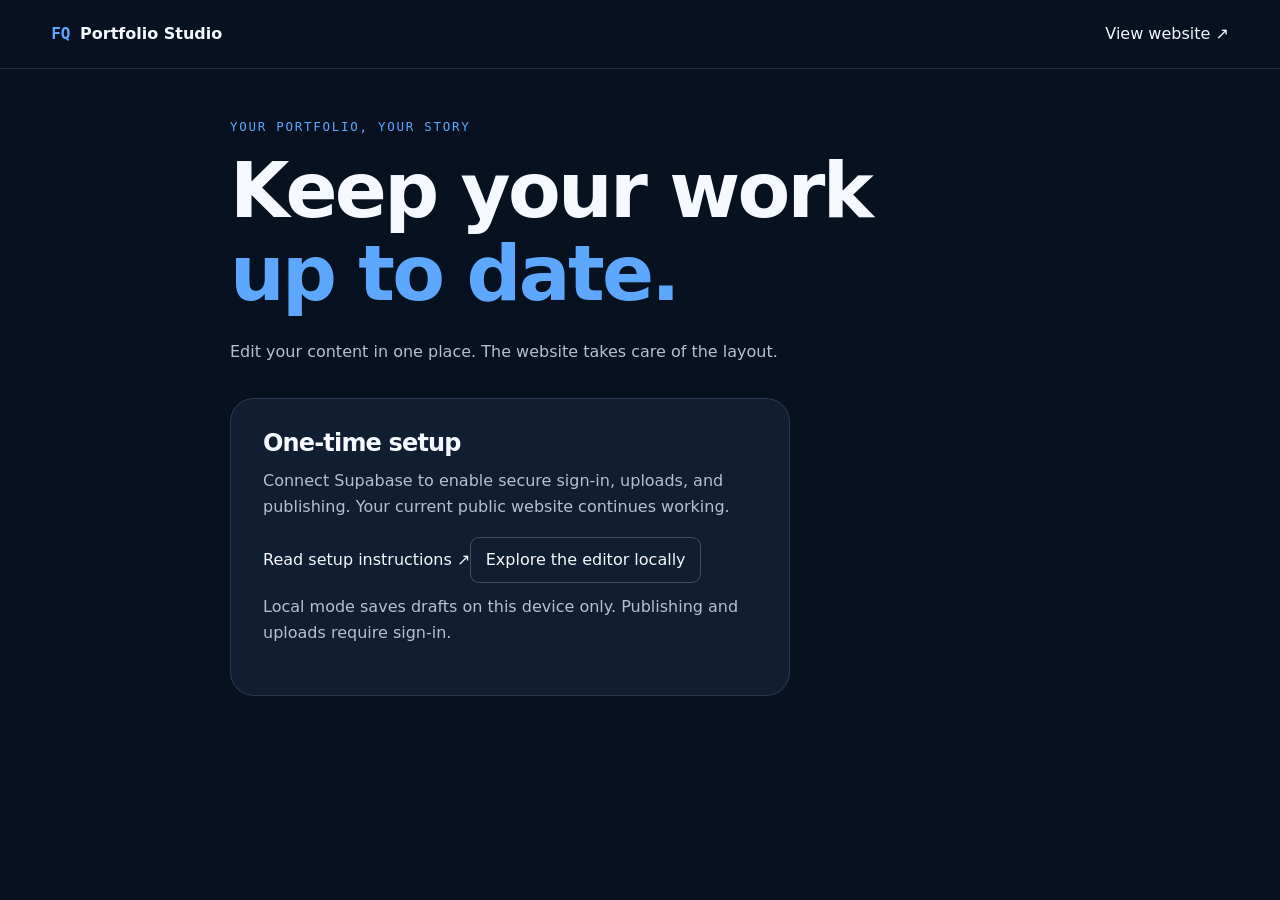
==== admin/index.html @ 34cc3028 "feat: add protected portfolio editor and CV library" ====
<!doctype html>
<html lang="en" data-theme="dark"><head>
<meta charset="utf-8"><meta name="viewport" content="width=device-width,initial-scale=1,viewport-fit=cover">
<meta name="robots" content="noindex,nofollow"><meta name="referrer" content="same-origin">
<title>Portfolio Studio | Ferdaws Qaem</title>
<link rel="stylesheet" href="../assets/css/style.css?v=20261104"><link rel="stylesheet" href="studio.css?v=20261104">
</head><body class="studio">
<header class="studio-header"><a href="../" class="footer-brand"><span>FQ</span> Portfolio Studio</a><div><a href="../">View website ↗</a><button id="signout" hidden>Sign out</button></div></header>
<main class="studio-main">
<section id="welcome" class="welcome">
<p class="section-kicker">Your portfolio, your story</p><h1>Keep your work<br><span>up to date.</span></h1>
<p>Edit your content in one place. The website takes care of the layout.</p>
<form id="login" class="login-card"><h2>Sign in</h2><p>Use your administrator email and password.</p>
<label>Email<input name="email" type="email" autocomplete="username" required></label>
<label>Password<input name="password" type="password" autocomplete="current-password" required minlength="8"></label>
<button class="btn btn-primary" type="submit">Sign in to edit</button></form>
<aside id="setup" class="setup-card" hidden><h2>One-time setup</h2><p>Connect Supabase to enable secure sign-in, uploads, and publishing. Your current public website continues working.</p><a href="https://github.com/Ferdaws-c/portfolio/blob/main/docs/ADMIN-SETUP.md" target="_blank" rel="noopener noreferrer">Read setup instructions ↗</a><button id="local-edit" type="button">Explore the editor locally</button><p>Local mode saves drafts on this device only. Publishing and uploads require sign-in.</p></aside>
</section>
<section id="editor" hidden>
<div class="editor-heading"><div><p class="section-kicker">Content workspace</p><h1>Your next update.</h1><p id="account"></p></div><span id="revision" class="revision"></span></div>
<div class="editor-actions"><button id="preview-toggle" class="btn btn-secondary">Show preview</button><button id="export" class="btn btn-secondary">Export backup</button><button id="restore" class="btn btn-secondary">Restore device draft</button><button id="discard" class="btn btn-secondary">Discard draft</button><button id="history" class="btn btn-secondary">Published history</button><button id="publish" class="btn btn-primary">Publish changes</button></div>
<p class="studio-note">Drafts save on this device. “Publish changes” updates the website for everyone. Uploaded files are public, even before publishing.</p>
<div id="history-list" hidden></div>
<div class="workspace"><div><nav id="tabs" aria-label="Content sections"><button data-tab="profile" class="selected">About & photo</button><button data-tab="projects">Projects</button><button data-tab="education">Education</button><button data-tab="cvs">CV library</button></nav>
<form id="content-form"><div id="fields"></div></form></div>
<aside id="preview-panel" hidden><iframe id="preview" title="Draft portfolio preview" src="../?preview=1"></iframe></aside></div>
</section>
<p id="status" role="status" aria-live="polite"></p>
</main>
<script src="../assets/js/cms-config.js"></script><script src="../assets/js/content-core.js"></script><script src="../assets/js/cms-api.js"></script><script src="studio.js"></script>
</body></html>
---- assets/css/style.css ----
:root {
  color-scheme: dark;
  --bg: #08111f;
  --bg-soft: #0c1728;
  --surface: #111e31;
  --surface-2: #16253a;
  --surface-translucent: rgba(13, 26, 44, 0.78);
  --text: #f5f8fc;
  --text-soft: #b5c1d1;
  --text-muted: #7e8ca0;
  --border: rgba(170, 194, 222, 0.16);
  --border-strong: rgba(170, 194, 222, 0.3);
  --blue: #5da7ff;
  --blue-strong: #2f86ee;
  --cyan: #53e3cb;
  --lime: #b9ef64;
  --ink: #050a11;
  --shadow: 0 24px 70px rgba(0, 0, 0, 0.3);
  --shadow-soft: 0 16px 45px rgba(0, 0, 0, 0.2);
  --radius-sm: 10px;
  --radius-md: 16px;
  --radius-lg: 24px;
  --radius-xl: 32px;
  --container: 1180px;
  --nav-height: 76px;
  --ease: cubic-bezier(0.22, 1, 0.36, 1);
}

[data-theme="light"] {
  color-scheme: light;
  --bg: #f2f6fb;
  --bg-soft: #e9f0f8;
  --surface: #ffffff;
  --surface-2: #eaf1f9;
  --surface-translucent: rgba(246, 249, 253, 0.82);
  --text: #0b1828;
  --text-soft: #41546a;
  --text-muted: #66798e;
  --border: rgba(25, 55, 88, 0.13);
  --border-strong: rgba(25, 55, 88, 0.25);
  --blue: #136fd1;
  --blue-strong: #0d5fb6;
  --cyan: #087f73;
  --lime: #5f851c;
  --ink: #07101c;
  --shadow: 0 24px 70px rgba(28, 58, 90, 0.13);
  --shadow-soft: 0 16px 45px rgba(28, 58, 90, 0.09);
}

*, *::before, *::after { box-sizing: border-box; }
[hidden] { display: none !important; }
* { margin: 0; }
html { max-width: 100%; overflow-x: hidden; scroll-behavior: smooth; scroll-padding-top: calc(var(--nav-height) + env(safe-area-inset-top, 0px) + 24px); -webkit-text-size-adjust: 100%; text-size-adjust: 100%; }
body {
  min-width: 320px;
  max-width: 100%;
  overflow-x: hidden;
  background: var(--bg);
  color: var(--text);
  font-family: "DM Sans", system-ui, sans-serif;
  font-size: 1rem;
  line-height: 1.65;
  text-rendering: optimizeLegibility;
  -webkit-font-smoothing: antialiased;
  transition: background-color 260ms ease, color 260ms ease;
}
body.menu-open, body.dialog-open { overflow: hidden; }
img { display: block; max-width: 100%; }
a { color: inherit; text-decoration: none; }
button { color: inherit; font: inherit; }
ul { padding: 0; }

h1, h2, h3 {
  color: var(--text);
  font-family: "Manrope", system-ui, sans-serif;
  letter-spacing: -0.035em;
  line-height: 1.08;
}
h1 { font-size: clamp(2.75rem, 6vw, 5.7rem); font-weight: 700; }
h2 { font-size: clamp(2rem, 4vw, 3.8rem); font-weight: 700; }
h3 { font-size: clamp(1.2rem, 2vw, 1.55rem); font-weight: 700; }
p { color: var(--text-soft); }

.container { width: min(calc(100% - 40px), var(--container)); margin-inline: auto; }
.section { position: relative; padding-block: clamp(5rem, 9vw, 8.5rem); }
.section--raised { background: var(--bg-soft); border-block: 1px solid var(--border); }
.section--ink { background: var(--ink); color: #f5f8fc; }
.section-header { display: grid; grid-template-columns: minmax(0, 1.25fr) minmax(280px, 0.75fr); gap: 3rem; align-items: end; margin-bottom: 3rem; }
.section-header > p { max-width: 520px; justify-self: end; }
.section-header h2 { max-width: 780px; }
.section-header--light h2 { color: #f5f8fc; }
.section-kicker, .eyebrow {
  margin-bottom: 0.75rem;
  color: var(--blue);
  font-family: "Roboto Mono", monospace;
  font-size: 0.78rem;
  font-weight: 500;
  letter-spacing: 0.14em;
  text-transform: uppercase;
}

.skip-link { position: fixed; top: -100px; left: 20px; z-index: 1000; padding: 0.65rem 1rem; border-radius: var(--radius-sm); background: var(--blue-strong); color: white; font-weight: 700; }
.skip-link:focus { top: 16px; }
.page-progress { position: fixed; inset: 0 auto auto 0; z-index: 1001; width: 0; height: 3px; background: linear-gradient(90deg, var(--blue), var(--cyan)); box-shadow: 0 0 16px rgba(83, 227, 203, 0.45); box-shadow: 0 0 16px color-mix(in srgb, var(--cyan), transparent 55%); }

.site-header { position: fixed; inset: 0 0 auto; z-index: 100; height: calc(var(--nav-height) + env(safe-area-inset-top, 0px)); padding-top: env(safe-area-inset-top, 0px); border-bottom: 1px solid transparent; background: transparent; transition: background 200ms ease, border-color 200ms ease; }
.site-header.is-scrolled { border-color: var(--border); background: var(--surface-translucent); -webkit-backdrop-filter: blur(18px); backdrop-filter: blur(18px); }
.nav { height: 100%; display: flex; align-items: center; justify-content: space-between; gap: 1rem; }
.nav-logo { display: inline-flex; align-items: center; gap: 0.75rem; flex: none; font-family: "Manrope", sans-serif; font-size: 0.88rem; font-weight: 700; }
.logo-mark { display: grid; place-items: center; width: 38px; height: 38px; border: 1px solid var(--border-strong); border-radius: 11px; background: var(--surface); color: var(--blue); font-family: "Roboto Mono", monospace; font-size: 0.78rem; box-shadow: var(--shadow-soft); }
.nav-links { display: flex; align-items: center; gap: 0.15rem; list-style: none; }
.nav-link { display: block; padding: 0.55rem 0.65rem; border-radius: 8px; color: var(--text-muted); font-size: 0.86rem; font-weight: 600; transition: color 160ms ease, background 160ms ease; }
.nav-link:hover, .nav-link.is-active { color: var(--text); background: var(--surface-2); }
.nav-actions { display: flex; align-items: center; gap: 0.65rem; }
.icon-button { width: 38px; height: 38px; border: 1px solid var(--border); border-radius: 11px; background: var(--surface); cursor: pointer; }
.theme-toggle { position: relative; overflow: hidden; }
.theme-icon { position: absolute; inset: 0; display: grid; place-items: center; font-family: "Roboto Mono", monospace; font-size: 0.58rem; font-weight: 700; letter-spacing: 0.05em; transition: transform 260ms var(--ease), opacity 180ms ease; }
.theme-icon--moon { transform: translateY(130%); opacity: 0; }
[data-theme="light"] .theme-icon--sun { transform: translateY(-130%); opacity: 0; }
[data-theme="light"] .theme-icon--moon { transform: translateY(0); opacity: 1; }
.hamburger { display: none; width: 42px; height: 42px; padding: 10px; border: 1px solid var(--border); border-radius: 11px; background: var(--surface); cursor: pointer; }
.hamburger span { display: block; width: 100%; height: 2px; margin: 4px 0; border-radius: 3px; background: var(--text); transition: transform 200ms ease, opacity 200ms ease; }
.hamburger.is-active span:nth-child(1) { transform: translateY(6px) rotate(45deg); }
.hamburger.is-active span:nth-child(2) { opacity: 0; }
.hamburger.is-active span:nth-child(3) { transform: translateY(-6px) rotate(-45deg); }

.btn { display: inline-flex; align-items: center; justify-content: center; gap: 0.6rem; min-height: 46px; padding: 0.78rem 1.2rem; border: 1px solid transparent; border-radius: 12px; cursor: pointer; font-size: 0.9rem; font-weight: 700; line-height: 1; transition: transform 180ms var(--ease), box-shadow 180ms ease, border-color 180ms ease, background 180ms ease; }
.btn:hover { transform: translateY(-2px); }
.btn:active { transform: translateY(0); }
.btn-primary { background: var(--blue-strong); color: white; box-shadow: 0 12px 28px rgba(47, 134, 238, 0.24); }
.btn-primary:hover { background: var(--blue); box-shadow: 0 16px 34px rgba(47, 134, 238, 0.32); }
.btn-secondary { border-color: var(--border-strong); background: var(--surface); color: var(--text); }
.btn-secondary:hover { border-color: var(--blue); }
.btn-sm { min-height: 38px; padding: 0.6rem 0.85rem; font-size: 0.78rem; }

.hero { position: relative; min-height: 100vh; min-height: 100svh; display: grid; align-items: center; overflow: hidden; padding-block: calc(var(--nav-height) + env(safe-area-inset-top, 0px) + 5rem) 5rem; background: var(--bg); }
.hero-grid { position: absolute; inset: 0; opacity: 0.4; pointer-events: none; background-image: linear-gradient(var(--border) 1px, transparent 1px), linear-gradient(90deg, var(--border) 1px, transparent 1px); background-size: 64px 64px; -webkit-mask-image: linear-gradient(to bottom, black 0%, transparent 88%); mask-image: linear-gradient(to bottom, black 0%, transparent 88%); }
.hero-glow { position: absolute; width: 45vw; aspect-ratio: 1; border-radius: 50%; filter: blur(120px); opacity: 0.2; pointer-events: none; }
.hero-glow--one { top: -20%; left: -18%; background: var(--blue); }
.hero-glow--two { right: -20%; bottom: -25%; background: var(--cyan); }
.hero-layout { position: relative; z-index: 1; display: grid; grid-template-columns: minmax(0, 1.12fr) minmax(400px, 0.88fr); gap: clamp(3rem, 7vw, 7rem); align-items: center; }
.hero-layout > * { min-width: 0; }
.availability { display: inline-flex; align-items: center; gap: 0.55rem; max-width: 100%; margin-bottom: 2rem; padding: 0.48rem 0.8rem; border: 1px solid rgba(83, 227, 203, 0.32); border: 1px solid color-mix(in srgb, var(--cyan), transparent 68%); border-radius: 999px; background: rgba(83, 227, 203, 0.09); background: color-mix(in srgb, var(--cyan), transparent 91%); color: var(--cyan); font-family: "Roboto Mono", monospace; font-size: 0.72rem; line-height: 1.5; }
.availability span { flex: none; width: 7px; height: 7px; border-radius: 50%; background: var(--cyan); box-shadow: 0 0 0 0 rgba(83, 227, 203, 0.65); box-shadow: 0 0 0 0 color-mix(in srgb, var(--cyan), transparent 35%); animation: pulse 2.2s infinite; }
.hero-copy h1 { max-width: 800px; }
.hero-copy h1 span { color: var(--blue); }
.hero-summary { max-width: 690px; margin-top: 1.7rem; font-size: clamp(1.04rem, 1.7vw, 1.22rem); line-height: 1.7; }
.hero-actions { display: flex; flex-wrap: wrap; gap: 0.8rem; margin-top: 2rem; }
.hero-links { display: flex; flex-wrap: wrap; gap: 1.25rem; margin-top: 1.7rem; color: var(--text-muted); font-family: "Roboto Mono", monospace; font-size: 0.78rem; }
.hero-links a:hover { color: var(--text); }
.hero-panel { overflow: hidden; border: 1px solid var(--border-strong); border-radius: var(--radius-xl); background: var(--surface); background: color-mix(in srgb, var(--surface), transparent 8%); box-shadow: var(--shadow); }
.hero-panel-head { display: flex; justify-content: space-between; gap: 1rem; padding: 1rem 1.15rem; border-bottom: 1px solid var(--border); color: var(--text-muted); font-family: "Roboto Mono", monospace; font-size: 0.7rem; text-transform: uppercase; }
.status-code { color: var(--lime); }
.hero-panel-main { padding: 1.15rem; }
.code-window { overflow: hidden; border: 1px solid var(--border); border-radius: var(--radius-md); background: var(--ink); }
.code-dots { display: flex; gap: 6px; padding: 0.8rem; border-bottom: 1px solid rgba(255, 255, 255, 0.09); }
.code-dots span { width: 7px; height: 7px; border-radius: 50%; background: #ff7568; }
.code-dots span:nth-child(2) { background: #ffd166; }
.code-dots span:nth-child(3) { background: #53e3cb; }
.code-window pre { overflow: auto; padding: clamp(1rem, 3vw, 1.55rem); color: #c6d2e2; font-family: "Roboto Mono", monospace; font-size: clamp(0.68rem, 1.2vw, 0.82rem); line-height: 1.8; }
.code-window code > span { color: #7cc2ff; }
.code-window .code-muted { color: #8e79df; }
.profile-metrics { display: grid; grid-template-columns: repeat(3, 1fr); border-block: 1px solid var(--border); }
.profile-metrics div { padding: 1.2rem 1rem; border-right: 1px solid var(--border); }
.profile-metrics div:last-child { border-right: 0; }
.profile-metrics strong { display: block; color: var(--text); font-family: "Manrope", sans-serif; font-size: 1.75rem; }
.profile-metrics span { display: block; color: var(--text-muted); font-size: 0.72rem; line-height: 1.35; }
.profile-note { display: grid; grid-template-columns: auto 1fr; gap: 0.9rem; padding: 1.1rem; }
.profile-note-index { color: var(--blue); font-family: "Roboto Mono", monospace; font-size: 0.7rem; }
.profile-note p { font-size: 0.84rem; }

.project-toolbar { display: flex; flex-wrap: wrap; align-items: center; gap: 0.55rem; margin-bottom: 1.5rem; }
.filter-button { padding: 0.6rem 0.9rem; border: 1px solid var(--border); border-radius: 999px; background: var(--surface); color: var(--text-muted); cursor: pointer; font-size: 0.8rem; font-weight: 700; transition: all 160ms ease; }
.filter-button:hover, .filter-button.is-active { border-color: var(--blue); background: rgba(93, 167, 255, 0.12); background: color-mix(in srgb, var(--blue), transparent 88%); color: var(--text); }
.project-count { margin-left: auto; color: var(--text-muted); font-family: "Roboto Mono", monospace; font-size: 0.75rem; }
.projects-grid { display: grid; grid-template-columns: repeat(2, minmax(0, 1fr)); gap: 1.25rem; }
.project-card { display: grid; overflow: hidden; border: 1px solid var(--border); border-radius: var(--radius-lg); background: var(--surface); box-shadow: var(--shadow-soft); transition: transform 260ms var(--ease), border-color 180ms ease, box-shadow 260ms ease, opacity 220ms ease; transform-style: preserve-3d; }
.project-card:hover { border-color: var(--border-strong); box-shadow: var(--shadow); }
.project-card[hidden] { display: none; }
.project-card--wide { grid-column: 1 / -1; grid-template-columns: minmax(0, 1fr) minmax(0, 1fr); }
.project-media { position: relative; min-height: 270px; overflow: hidden; background: var(--surface-2); }
.project-card--wide .project-media { min-height: 100%; }
.project-media::after { content: ""; position: absolute; inset: 0; background: linear-gradient(to top, rgba(5, 10, 17, 0.64), transparent 58%); }
.project-media img { width: 100%; height: 100%; object-fit: cover; transition: transform 650ms var(--ease), filter 300ms ease; }
.project-card:hover .project-media img { transform: scale(1.04); filter: saturate(1.1); }
.project-index, .project-open { position: absolute; z-index: 1; bottom: 1rem; color: white; font-family: "Roboto Mono", monospace; font-size: 0.72rem; }
.project-index { left: 1rem; display: grid; place-items: center; width: 34px; height: 34px; border: 1px solid rgba(255,255,255,0.28); border-radius: 50%; background: rgba(5,10,17,0.58); -webkit-backdrop-filter: blur(8px); backdrop-filter: blur(8px); }
.project-open { right: 1rem; padding: 0.45rem 0.65rem; border: 1px solid rgba(255,255,255,0.22); border-radius: 8px; background: rgba(5,10,17,0.58); -webkit-backdrop-filter: blur(8px); backdrop-filter: blur(8px); transform: translateY(8px); opacity: 0; transition: all 200ms var(--ease); }
.project-card:hover .project-open { transform: translateY(0); opacity: 1; }
.project-content { display: flex; flex-direction: column; align-items: flex-start; padding: clamp(1.3rem, 3vw, 2rem); }
.project-meta { display: flex; flex-wrap: wrap; gap: 0.5rem 1rem; margin-bottom: 0.9rem; color: var(--blue); font-family: "Roboto Mono", monospace; font-size: 0.69rem; text-transform: uppercase; letter-spacing: 0.07em; }
.project-content h3 { margin-bottom: 0.85rem; }
.project-content > p { font-size: 0.94rem; }
.project-results { display: grid; gap: 0.5rem; margin-top: 1rem; list-style: none; color: var(--text-soft); font-size: 0.84rem; }
.project-results li { position: relative; padding-left: 1.1rem; }
.project-results li::before { content: ""; position: absolute; top: 0.65em; left: 0; width: 5px; height: 5px; border-radius: 50%; background: var(--cyan); }
.project-stack { display: flex; flex-wrap: wrap; gap: 0.45rem; margin-top: 1.3rem; }
.project-stack span, .skill-list span, .experience-tags span, .education-courses span { padding: 0.38rem 0.58rem; border: 1px solid var(--border); border-radius: 7px; background: var(--surface-2); color: var(--text-soft); font-family: "Roboto Mono", monospace; font-size: 0.68rem; }
.project-actions { display: flex; flex-wrap: wrap; gap: 1rem; margin-top: auto; padding-top: 1.3rem; }
.project-actions a { color: var(--text); font-size: 0.82rem; font-weight: 700; }
.project-actions a:hover { color: var(--blue); }

.expertise-grid { display: grid; grid-template-columns: repeat(2, minmax(0, 1fr)); border-top: 1px solid var(--border); border-left: 1px solid var(--border); }
.expertise-card { min-height: 290px; padding: clamp(1.5rem, 4vw, 2.6rem); border-right: 1px solid var(--border); border-bottom: 1px solid var(--border); transition: background 200ms ease; }
.expertise-card:hover { background: var(--surface); }
.expertise-number { display: block; margin-bottom: 2.8rem; color: var(--blue); font-family: "Roboto Mono", monospace; font-size: 0.72rem; }
.expertise-card h3 { margin-bottom: 0.8rem; }
.expertise-card p { max-width: 500px; font-size: 0.95rem; }
.skill-list { display: flex; flex-wrap: wrap; gap: 0.45rem; margin-top: 1.3rem; }

.experience-layout { display: grid; grid-template-columns: 0.85fr 1.15fr; gap: clamp(3rem, 7vw, 7rem); align-items: start; }
.experience-layout .section-header { display: block; margin: 0; }
.experience-card { overflow: hidden; border: 1px solid rgba(255,255,255,0.16); border-radius: var(--radius-lg); background: rgba(255,255,255,0.05); }
.experience-date { padding: 1rem 1.25rem; border-bottom: 1px solid rgba(255,255,255,0.12); color: #9fb0c4; font-family: "Roboto Mono", monospace; font-size: 0.76rem; text-transform: uppercase; letter-spacing: 0.09em; }
.experience-body { padding: clamp(1.5rem, 4vw, 2.4rem); }
.experience-org { margin-bottom: 0.5rem; color: #53e3cb; font-family: "Roboto Mono", monospace; font-size: 0.72rem; text-transform: uppercase; letter-spacing: 0.09em; }
.experience-body h3 { margin-bottom: 1rem; color: #f5f8fc; font-size: clamp(1.6rem, 3vw, 2.35rem); }
.experience-body > p { color: #b6c2d1; }
.experience-tags { display: flex; flex-wrap: wrap; gap: 0.5rem; margin-top: 1.4rem; }
.experience-tags span { border-color: rgba(255,255,255,0.12); background: rgba(255,255,255,0.06); color: #cbd5e1; }
.experience-link { display: block; padding: 1rem 1.25rem; border-top: 1px solid rgba(255,255,255,0.12); color: #f5f8fc; font-size: 0.82rem; font-weight: 700; }
.experience-link:hover { color: #53e3cb; }

.credentials-grid { display: grid; grid-template-columns: repeat(2, minmax(0, 1fr)); gap: 1.25rem; }
.credential-card { overflow: hidden; border: 1px solid var(--border); border-radius: var(--radius-lg); background: var(--surface); box-shadow: var(--shadow-soft); }
.credential-preview { position: relative; display: block; width: 100%; aspect-ratio: 16 / 10; overflow: hidden; border: 0; background: var(--surface-2); cursor: zoom-in; }
.credential-preview::after { content: ""; position: absolute; inset: 0; background: linear-gradient(to top, rgba(5,10,17,0.65), transparent 52%); opacity: 0.7; transition: opacity 180ms ease; }
.credential-preview img { width: 100%; height: 100%; object-fit: cover; transition: transform 600ms var(--ease); }
.credential-preview span { position: absolute; z-index: 1; right: 1rem; bottom: 1rem; padding: 0.5rem 0.7rem; border: 1px solid rgba(255,255,255,0.25); border-radius: 8px; background: rgba(5,10,17,0.6); color: white; font-size: 0.74rem; font-weight: 700; -webkit-backdrop-filter: blur(8px); backdrop-filter: blur(8px); }
.credential-preview:hover img { transform: scale(1.035); }
.credential-preview:hover::after { opacity: 0.9; }
.credential-content { padding: 1.4rem; }
.credential-meta { display: flex; justify-content: space-between; gap: 1rem; margin-bottom: 0.8rem; color: var(--blue); font-family: "Roboto Mono", monospace; font-size: 0.68rem; text-transform: uppercase; }
.credential-content h3 { margin-bottom: 0.75rem; }
.credential-content p { font-size: 0.9rem; }
.credential-actions { display: flex; gap: 1.1rem; margin-top: 1.2rem; }
.credential-actions a, .text-button { padding: 0; border: 0; background: none; color: var(--text); cursor: pointer; font-size: 0.8rem; font-weight: 700; }
.credential-actions a:hover, .text-button:hover { color: var(--blue); }

.education-list { border-top: 1px solid var(--border); }
.education-item { display: grid; grid-template-columns: 180px minmax(0, 1fr) minmax(240px, 0.75fr); gap: 2rem; padding-block: 2rem; border-bottom: 1px solid var(--border); }
.education-period { color: var(--blue); font-family: "Roboto Mono", monospace; font-size: 0.74rem; text-transform: uppercase; }
.education-item h3 { margin-bottom: 0.45rem; }
.education-school { margin-bottom: 0.4rem; color: var(--text); font-weight: 600; }
.education-item p { font-size: 0.9rem; }
.education-courses { display: flex; flex-wrap: wrap; align-content: flex-start; gap: 0.45rem; }
.education-badge { align-self: start; justify-self: end; padding: 0.55rem 0.75rem; border: 1px solid rgba(83, 227, 203, 0.35); border: 1px solid color-mix(in srgb, var(--cyan), transparent 65%); border-radius: 999px; color: var(--cyan); font-size: 0.76rem; }

.contact-section { padding-top: 2rem; }
.contact-card { display: grid; grid-template-columns: minmax(0, 1.2fr) auto; gap: 2rem 4rem; padding: clamp(2rem, 6vw, 4rem); border: 1px solid var(--border-strong); border-radius: var(--radius-xl); background: linear-gradient(135deg, var(--surface), var(--surface-2)); box-shadow: var(--shadow); }
.contact-card h2 { max-width: 700px; }
.contact-card p { max-width: 620px; margin-top: 1rem; }
.contact-actions { display: flex; flex-direction: column; justify-content: center; gap: 0.65rem; min-width: 190px; }
.contact-details { grid-column: 1 / -1; display: flex; flex-wrap: wrap; gap: 1rem 2rem; padding-top: 1.5rem; border-top: 1px solid var(--border); color: var(--text-muted); font-family: "Roboto Mono", monospace; font-size: 0.75rem; }
.contact-details a:hover { color: var(--blue); }

.footer { padding-block: 2rem; border-top: 1px solid var(--border); }
.footer-inner { display: flex; align-items: center; justify-content: space-between; gap: 1.5rem; color: var(--text-muted); font-size: 0.78rem; }
.footer-brand { display: inline-flex; align-items: center; gap: 0.6rem; color: var(--text); font-weight: 700; }
.footer-brand span { color: var(--blue); font-family: "Roboto Mono", monospace; }
.footer-inner > div { display: flex; gap: 1.1rem; }
.footer a:hover { color: var(--blue); }

.certificate-dialog { width: min(1100px, calc(100% - 32px)); max-height: calc(100vh - 32px); max-height: calc(100svh - 32px); margin: auto; padding: 0; overflow: hidden; border: 1px solid var(--border-strong); border-radius: var(--radius-lg); background: var(--surface); color: var(--text); box-shadow: var(--shadow); }
.certificate-dialog[open] { display: flex; flex-direction: column; max-height: calc(100dvh - 32px - env(safe-area-inset-top, 0px) - env(safe-area-inset-bottom, 0px)); }
.certificate-dialog::backdrop { background: rgba(2, 6, 12, 0.82); -webkit-backdrop-filter: blur(8px); backdrop-filter: blur(8px); }
.dialog-head { display: flex; flex: none; justify-content: space-between; align-items: center; gap: 1.5rem; padding: 1rem 1.2rem; border-bottom: 1px solid var(--border); }
.dialog-head > div { min-width: 0; }
.dialog-head p { color: var(--blue); font-family: "Roboto Mono", monospace; font-size: 0.67rem; text-transform: uppercase; }
.dialog-head h2 { margin-top: 0.2rem; font-size: clamp(1rem, 2vw, 1.35rem); }
.dialog-close { flex: none; min-height: 44px; padding: 0.55rem 0.8rem; border: 1px solid var(--border); border-radius: 8px; background: var(--surface-2); cursor: pointer; font-size: 0.76rem; font-weight: 700; }
.dialog-image-wrap { min-height: 0; max-height: calc(100svh - 120px); overflow: auto; overscroll-behavior: contain; background: #dfe6ef; }
.dialog-image-wrap img { width: 100%; height: auto; }
.toast { position: fixed; z-index: 300; left: 50%; bottom: 28px; padding: 0.7rem 1rem; border: 1px solid var(--border-strong); border-radius: 10px; background: var(--text); color: var(--bg); box-shadow: var(--shadow); font-size: 0.78rem; font-weight: 700; transform: translate(-50%, 140%); opacity: 0; transition: transform 260ms var(--ease), opacity 180ms ease; }
.toast.is-visible { transform: translate(-50%, 0); opacity: 1; }
.back-to-top { position: fixed; z-index: 90; right: 24px; bottom: 24px; display: grid; place-items: center; width: 44px; height: 44px; border: 1px solid var(--border-strong); border-radius: 12px; background: var(--surface); color: var(--text); box-shadow: var(--shadow-soft); cursor: pointer; opacity: 0; pointer-events: none; transform: translateY(12px); transition: all 200ms var(--ease); }
.back-to-top.is-visible { opacity: 1; pointer-events: auto; transform: translateY(0); }

.reveal { transition: opacity 650ms var(--ease), transform 650ms var(--ease); }
.reveal.is-pending { opacity: 0; transform: translateY(22px); }
.reveal.is-visible { opacity: 1; transform: translateY(0); }
:focus-visible { outline: 3px solid var(--cyan); outline-offset: 3px; }

@keyframes pulse { 70% { box-shadow: 0 0 0 9px transparent; } 100% { box-shadow: 0 0 0 0 transparent; } }

@media (max-width: 1040px) {
  .logo-text, .nav-cv { display: none; }
  .hero-layout { grid-template-columns: minmax(0, 1fr); }
  .hero-copy { max-width: 850px; }
  .hero-panel { max-width: 740px; }
  .experience-layout { grid-template-columns: 1fr; gap: 2.5rem; }
  .experience-layout .section-header { max-width: 760px; }
}

@media (max-width: 820px) {
  :root { --nav-height: 68px; }
  .container { width: min(calc(100% - 32px - env(safe-area-inset-left, 0px) - env(safe-area-inset-right, 0px)), var(--container)); }
  .nav-links { position: fixed; inset: calc(var(--nav-height) + env(safe-area-inset-top, 0px)) calc(16px + env(safe-area-inset-right, 0px)) auto calc(16px + env(safe-area-inset-left, 0px)); display: grid; gap: 0.2rem; max-height: calc(100vh - var(--nav-height) - env(safe-area-inset-top, 0px) - env(safe-area-inset-bottom, 0px) - 16px); max-height: calc(100svh - var(--nav-height) - env(safe-area-inset-top, 0px) - env(safe-area-inset-bottom, 0px) - 16px); overflow-y: auto; overscroll-behavior: contain; visibility: hidden; padding: 0.8rem; border: 1px solid var(--border-strong); border-radius: var(--radius-md); background: var(--surface); box-shadow: var(--shadow); transform: translateY(-14px); opacity: 0; pointer-events: none; transition: transform 200ms var(--ease), opacity 160ms ease; }
  .nav-links.is-open { visibility: visible; transform: translateY(0); opacity: 1; pointer-events: auto; }
  .nav-link { min-height: 44px; padding: 0.65rem 1rem; }
  .icon-button { width: 44px; height: 44px; }
  .hamburger { display: block; width: 44px; height: 44px; }
  .section-header { grid-template-columns: 1fr; gap: 1.2rem; }
  .section-header > p { justify-self: start; }
  .projects-grid, .credentials-grid { grid-template-columns: 1fr; }
  .project-card--wide { grid-template-columns: 1fr; }
  .project-card--wide .project-media { min-height: 280px; }
  .education-item { grid-template-columns: 1fr; gap: 0.8rem; }
  .education-badge { justify-self: start; }
  .contact-card { grid-template-columns: 1fr; }
  .contact-actions { flex-direction: row; justify-content: flex-start; flex-wrap: wrap; }
  .contact-details { grid-column: 1; }
  .reveal, .reveal.is-pending { opacity: 1; transform: none; }
}

@media (max-width: 560px) {
  h1 { font-size: clamp(2rem, 8.4vw, 2.75rem); line-height: 1.12; }
  h2 { font-size: clamp(1.7rem, 7vw, 2.35rem); line-height: 1.15; }
  .section { padding-block: 3.25rem; }
  .section-header { margin-bottom: 1.75rem; }
  .hero { min-height: auto; padding-block: calc(var(--nav-height) + env(safe-area-inset-top, 0px) + 1.75rem) 3rem; }
  .hero-layout { gap: 2rem; }
  .availability { margin-bottom: 1.25rem; font-size: 0.65rem; border-radius: 16px; }
  .eyebrow { font-size: 0.68rem; letter-spacing: 0.1em; }
  .hero-summary { margin-top: 1.2rem; font-size: 1rem; line-height: 1.65; }
  .hero-actions { margin-top: 1.5rem; gap: 0.65rem; }
  .hero-actions .btn { width: 100%; }
  .hero-links { gap: 0.9rem; margin-top: 1rem; }
  .hero-panel { border-radius: var(--radius-lg); }
  .hero-panel-head { flex-wrap: wrap; gap: 0.5rem; padding: 0.85rem 1rem; font-size: 0.62rem; }
  .hero-panel-main { padding: 0.85rem; }
  .code-window pre { white-space: pre-wrap; overflow-wrap: anywhere; font-size: 0.65rem; padding: 0.85rem; }
  .profile-metrics div { padding: 0.85rem 0.6rem; }
  .profile-metrics strong { font-size: 1.4rem; }
  .profile-metrics span { font-size: 0.65rem; }
  .expertise-grid { grid-template-columns: 1fr; }
  .expertise-card { min-height: auto; }
  .expertise-number { margin-bottom: 1.5rem; }
  .filter-button { min-height: 44px; }
  .project-count { width: 100%; margin: 0.4rem 0 0; }
  .project-media, .project-card--wide .project-media { min-height: 0; aspect-ratio: 16 / 10; }
  .project-content { padding: 1.2rem; }
  .project-actions { gap: 0.3rem 1rem; }
  .credential-meta { align-items: flex-start; flex-direction: column; gap: 0.3rem; }
  .credential-content { padding: 1.2rem; }
  .credential-actions { flex-wrap: wrap; gap: 0.3rem 1rem; }
  .contact-card { padding: 1.4rem; gap: 1.5rem; border-radius: var(--radius-lg); }
  .contact-actions { min-width: 0; }
  .contact-actions .btn { width: 100%; }
  .contact-details { flex-direction: column; gap: 0.5rem; overflow-wrap: anywhere; }
  .footer-inner { align-items: flex-start; flex-direction: column; }
  .dialog-head { gap: 0.75rem; padding: 0.85rem; }
  .dialog-head h2 { line-height: 1.3; }
  .toast { bottom: calc(20px + env(safe-area-inset-bottom, 0px)); width: max-content; max-width: calc(100% - 32px); text-align: center; }
  .back-to-top { right: calc(16px + env(safe-area-inset-right, 0px)); bottom: calc(16px + env(safe-area-inset-bottom, 0px)); }
}

@media (pointer: coarse) {
  .hero-links a, .project-actions a, .credential-actions a, .text-button, .contact-details a, .footer-inner > div a { display: inline-flex; align-items: center; min-height: 44px; }
}
@media (hover: none) { .project-open { opacity: 1; transform: none; } }
.portrait-holder { padding: 1.25rem; border-bottom: 1px solid var(--border); background: linear-gradient(135deg,var(--surface-2),var(--surface)); }
.portrait-holder img { width: 100%; max-height: 320px; aspect-ratio: 4 / 3; border-radius: var(--radius-md); object-fit: cover; object-position: center 30%; }
#photo-placeholder { min-height: 170px; display: flex; flex-direction: column; justify-content: center; align-items: center; gap: .5rem; text-align: center; }
#photo-initials { display: grid; place-items: center; width: 76px; height: 76px; border: 1px solid var(--border-strong); border-radius: 50%; color: var(--blue); background: var(--bg); font-family: Manrope,system-ui,sans-serif; font-size: 1.6rem; }
#photo-placeholder > span:last-child { color: var(--text-muted); font-size: .75rem; }
.cv-grid { display: grid; grid-template-columns: repeat(auto-fit,minmax(min(100%,280px),1fr)); gap: 1.25rem; }
.cv-card { min-width: 0; border: 1px solid var(--border); border-radius: var(--radius-lg); padding: 1.5rem; background: var(--surface); }
.cv-card h3 { margin-bottom: .8rem; overflow-wrap: anywhere; }
.cv-card p { margin-bottom: 1rem; }
.cv-card a { display: inline-flex; align-items: center; min-height: 44px; color: var(--blue); font-weight: 700; }
.hero-copy, .project-content, .education-item > div, .cv-card { overflow-wrap: anywhere; }
.preview-banner { position: fixed; z-index: 2000; bottom: 0; inset-inline: 0; padding: .55rem; background: var(--blue-strong); color: white; text-align: center; font-size: .75rem; }
.project-card:not(:has(.project-media)) { grid-template-columns: 1fr; }
@media (prefers-reduced-motion: reduce) {
  html { scroll-behavior: auto; }
  *, *::before, *::after { animation-duration: 0.01ms !important; animation-iteration-count: 1 !important; scroll-behavior: auto !important; transition-duration: 0.01ms !important; }
  .reveal, .reveal.is-pending { opacity: 1; transform: none; }
}
---- admin/studio.css ----
[hidden]{display:none!important}
.studio{background:var(--bg);min-height:100vh}
.studio-header{display:flex;align-items:center;justify-content:space-between;padding:1.3rem max(20px,4vw);border-bottom:1px solid var(--border);gap:1rem}
.studio-header>div{display:flex;align-items:center;gap:1rem}.studio-main{max-width:1480px;margin:auto;padding:3rem max(20px,4vw)}
.welcome{max-width:820px;margin:auto}.welcome h1{font-size:clamp(2.5rem,7vw,4.8rem);margin-bottom:1.5rem}.welcome h1 span{color:var(--blue)}.welcome>p{max-width:600px}
.login-card,.setup-card{max-width:560px;margin-top:2rem;padding:2rem;border:1px solid var(--border);border-radius:24px;background:var(--surface)}.login-card h2,.setup-card h2{font-size:1.5rem}.login-card p,.setup-card p{margin:.7rem 0 1rem}
label{display:grid;gap:.4rem;font-weight:600;font-size:.88rem;margin:1rem 0}input,textarea,select{width:100%;min-width:0;border:1px solid var(--border-strong);border-radius:9px;background:var(--bg);color:var(--text);font:inherit;padding:.75rem;line-height:1.5}textarea{min-height:110px;resize:vertical}input[type=checkbox]{width:20px;height:20px}.check-label{display:flex;align-items:center}input[type=file]{font-size:.8rem}
button{cursor:pointer;min-height:44px}button:disabled{opacity:.5;cursor:not-allowed}button:not(.btn){padding:.55rem .9rem;border:1px solid var(--border-strong);border-radius:9px;background:var(--surface);color:var(--text)}
.editor-heading{display:flex;gap:1rem;justify-content:space-between;align-items:center}.editor-heading h1{font-size:clamp(2rem,5vw,3.5rem)}.revision{color:var(--cyan);font-family:monospace}.editor-actions{display:flex;gap:.6rem;flex-wrap:wrap;margin:2rem 0 1rem}.studio-note{font-size:.85rem;margin-bottom:1.5rem}
.workspace{display:grid;grid-template-columns:minmax(0,1fr);gap:2rem}.workspace.with-preview{grid-template-columns:minmax(0,1fr) minmax(320px,.8fr)}
#tabs{display:flex;gap:.5rem;flex-wrap:wrap;margin-bottom:1.25rem}#tabs .selected{background:var(--blue-strong);color:white;border-color:var(--blue)}
.entry,.profile-fields{border:1px solid var(--border);background:var(--surface);border-radius:18px;padding:1.5rem;margin-bottom:1rem}.entry-head{display:flex;align-items:center;justify-content:space-between;gap:1rem}.entry-head h2{font-size:1.3rem}.entry-controls{display:flex;gap:.35rem;flex-wrap:wrap}.entry-controls button{font-size:.8rem}
.field-grid{display:grid;grid-template-columns:repeat(2,minmax(0,1fr));gap:0 1rem}.field-grid .full{grid-column:1/-1}.upload-note{font-size:.75rem;margin-top:.4rem}
.photo-thumb{width:110px;height:110px;border-radius:20px;object-fit:cover;margin:1rem 0}.danger{color:#ff9e9e!important}
#preview-panel{position:sticky;top:1rem;height:78vh}iframe{width:100%;height:100%;border:1px solid var(--border-strong);border-radius:16px;background:var(--bg)}
#status{position:sticky;bottom:1rem;padding:1rem;margin-top:2rem;background:var(--surface);border:1px solid var(--border-strong);border-radius:12px;box-shadow:var(--shadow);z-index:5}#status:empty{display:none}#history-list{border:1px solid var(--border);padding:1rem;border-radius:12px;margin-bottom:1rem}#history-list button{margin:.3rem}
@media(max-width:900px){.workspace.with-preview{grid-template-columns:1fr}#preview-panel{position:static;height:75vh}.studio-main{padding-top:2rem}.editor-heading{align-items:flex-start;flex-direction:column}}
@media(max-width:560px){.field-grid{grid-template-columns:1fr}.entry,.profile-fields{padding:1rem}.entry-head{align-items:flex-start;flex-direction:column}.studio-header{font-size:.8rem}.editor-actions .btn{flex:1 1 45%}}
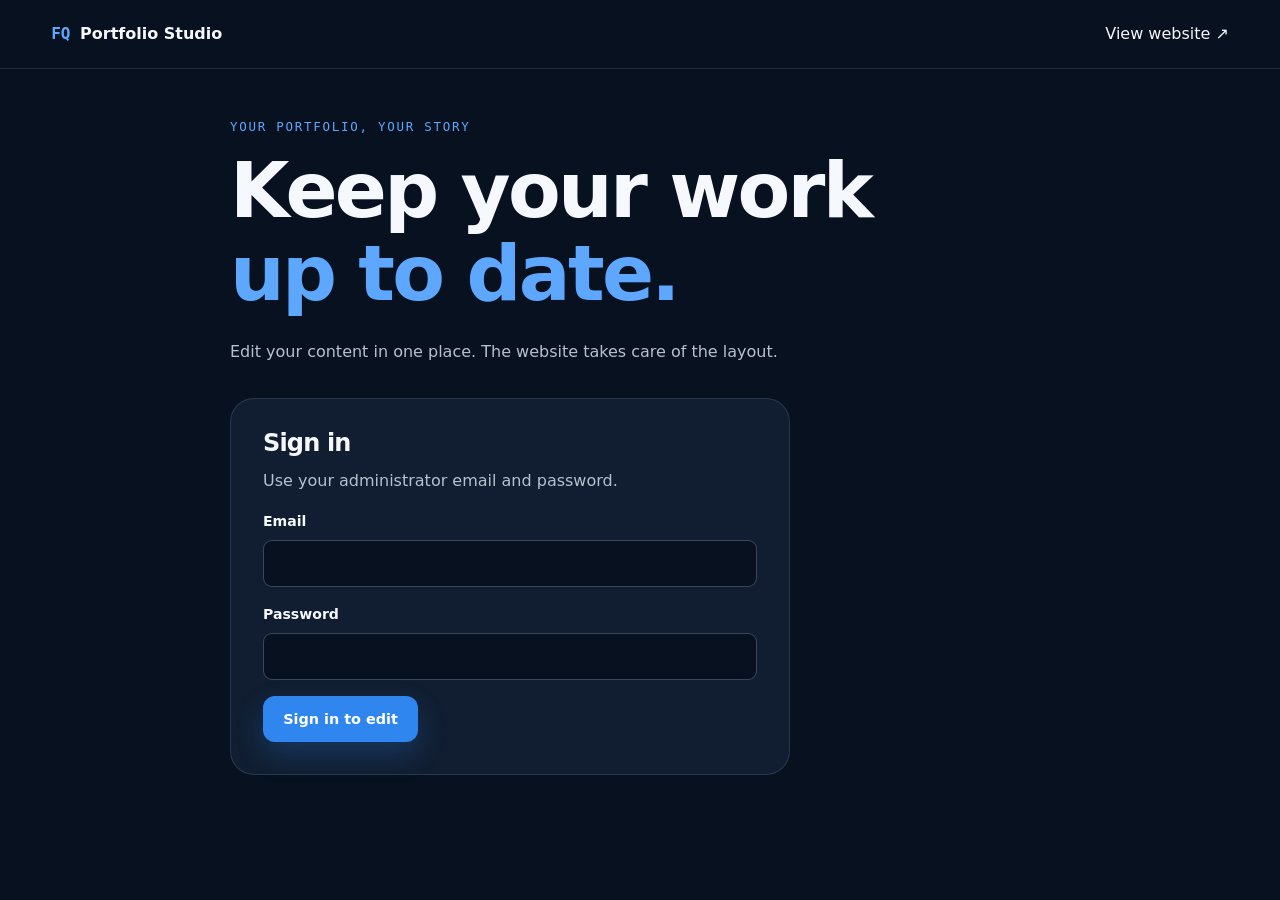
==== commit 8b7b7f11: "feat: connect portfolio studio to Supabase" ====
--- a/admin/index.html
+++ b/admin/index.html
@@ -3,7 +3,7 @@
 <meta charset="utf-8"><meta name="viewport" content="width=device-width,initial-scale=1,viewport-fit=cover">
 <meta name="robots" content="noindex,nofollow"><meta name="referrer" content="same-origin">
 <title>Portfolio Studio | Ferdaws Qaem</title>
-<link rel="stylesheet" href="../assets/css/style.css?v=20261104"><link rel="stylesheet" href="studio.css?v=20261104">
+<link rel="stylesheet" href="../assets/css/style.css?v=20261104-photo"><link rel="stylesheet" href="studio.css?v=20261104">
 </head><body class="studio">
 <header class="studio-header"><a href="../" class="footer-brand"><span>FQ</span> Portfolio Studio</a><div><a href="../">View website ↗</a><button id="signout" hidden>Sign out</button></div></header>
 <main class="studio-main">
@@ -27,6 +27,6 @@
 </section>
 <p id="status" role="status" aria-live="polite"></p>
 </main>
-<script src="../assets/js/cms-config.js"></script><script src="../assets/js/content-core.js"></script><script src="../assets/js/cms-api.js"></script><script src="studio.js"></script>
+<script src="../assets/js/cms-config.js?v=20261104-connected"></script><script src="../assets/js/content-core.js"></script><script src="../assets/js/cms-api.js"></script><script src="studio.js"></script>
 </body></html>
 
--- a/assets/css/style.css
+++ b/assets/css/style.css
@@ -360,7 +360,7 @@
 }
 @media (hover: none) { .project-open { opacity: 1; transform: none; } }
 .portrait-holder { padding: 1.25rem; border-bottom: 1px solid var(--border); background: linear-gradient(135deg,var(--surface-2),var(--surface)); }
-.portrait-holder img { width: 100%; max-height: 320px; aspect-ratio: 4 / 3; border-radius: var(--radius-md); object-fit: cover; object-position: center 30%; }
+.portrait-holder img { width: min(100%, 240px); height: auto; margin-inline: auto; aspect-ratio: 3 / 4; border-radius: var(--radius-md); object-fit: cover; object-position: center; }
 #photo-placeholder { min-height: 170px; display: flex; flex-direction: column; justify-content: center; align-items: center; gap: .5rem; text-align: center; }
 #photo-initials { display: grid; place-items: center; width: 76px; height: 76px; border: 1px solid var(--border-strong); border-radius: 50%; color: var(--blue); background: var(--bg); font-family: Manrope,system-ui,sans-serif; font-size: 1.6rem; }
 #photo-placeholder > span:last-child { color: var(--text-muted); font-size: .75rem; }
